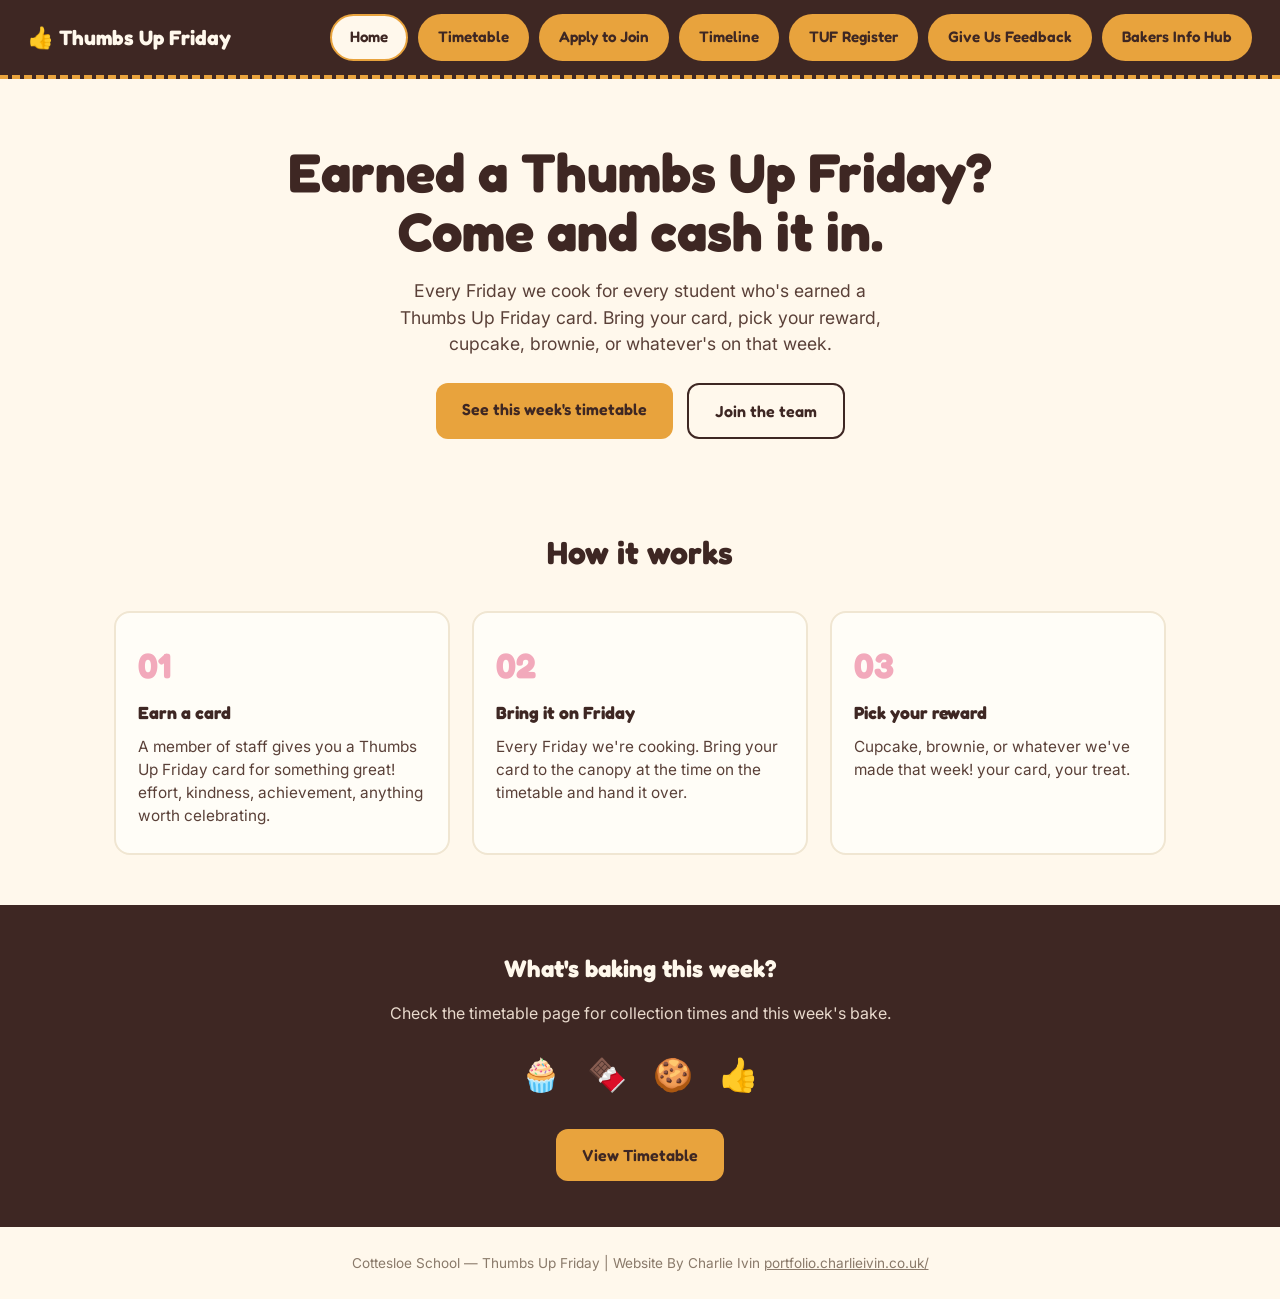
==== index.html @ 8ce552f9 "Add files via upload" ====
<!DOCTYPE html>
<html lang="en">
<head>
<meta charset="UTF-8">
<meta name="viewport" content="width=device-width, initial-scale=1.0">
<title>Thumbs Up Friday</title>
<link rel="preconnect" href="https://fonts.googleapis.com">
<link href="https://fonts.googleapis.com/css2?family=Fredoka:wght@500;600;700&family=Inter:wght@400;500;600&display=swap" rel="stylesheet">
<link rel="stylesheet" href="/assets/style.css">
</head>
<body class="page-home">

<nav>
  <div class="brand">👍 Thumbs Up Friday</div>
  <div class="nav-links">
    <a href="/index.html" class="current">Home</a>
    <a href="/timetable.html">Timetable</a>
    <a href="/apply.html">Apply to Join</a>
    <a href="/timeline.html">Timeline</a>
  </div>
</nav>

<section class="hero">
  <h1 id="hero-heading"></h1>
  <p class="intro" id="hero-paragraph"></p>
  <div class="cta-row">
    <a class="btn btn-primary" href="/timetable.html">See this week's timetable</a>
    <a class="btn btn-outline" href="/apply.html">Join the team</a>
  </div>
</section>

<section class="section">
  <h2>How it works</h2>
  <div class="steps" id="steps"></div>
</section>

<section class="treats">
  <h2 id="treats-heading"></h2>
  <p id="treats-text"></p>
  <div class="treat-icons">
    <span>🧁</span>
    <span>🍫</span>
    <span>🍪</span>
    <span>👍</span>
  </div>
  <a class="btn btn-primary" href="/timetable.html">View Timetable</a>
</section>

<footer></footer>

<script src="/assets/site.js"></script>
<script>
  fetch('/content/home.json')
    .then(r => r.json())
    .then(data => {
      document.getElementById('hero-heading').textContent = data.hero_heading;
      document.getElementById('hero-paragraph').textContent = data.hero_paragraph;
      document.getElementById('treats-heading').textContent = data.treats_heading;
      document.getElementById('treats-text').textContent = data.treats_text;

      const stepsEl = document.getElementById('steps');
      data.steps.forEach(step => {
        stepsEl.innerHTML += `
          <div class="step">
            <span class="num">${step.number}</span>
            <h3>${step.title}</h3>
            <p>${step.text}</p>
          </div>`;
      });
    });
</script>

</body>
</html>
---- assets/style.css ----
:root{
  --cream:#FFF8EC;
  --choc:#3E2723;
  --mustard:#E8A33D;
  --icing:#F2A9BB;
  --sage:#7E9E80;
  --card-bg:#FFFDF7;
}
*{box-sizing:border-box;margin:0;padding:0;}
body{
  font-family:'Inter',sans-serif;
  background:var(--cream);
  color:var(--choc);
  line-height:1.5;
}
h1,h2,h3,.brand{font-family:'Fredoka',sans-serif;}

/* NAV */
nav{
  display:flex;
  align-items:center;
  justify-content:space-between;
  flex-wrap:wrap;
  gap:16px;
  background:var(--choc);
  padding:14px 28px;
  position:sticky;
  top:0;
  z-index:50;
  border-bottom:4px dashed var(--mustard);
}
.brand{
  color:var(--cream);
  font-size:1.3rem;
  font-weight:700;
  display:flex;
  align-items:center;
  gap:8px;
}
.nav-links{display:flex;gap:10px;flex-wrap:wrap;}
.nav-links a{
  text-decoration:none;
  color:var(--choc);
  background:var(--mustard);
  font-family:'Fredoka',sans-serif;
  font-weight:600;
  font-size:0.95rem;
  padding:10px 18px;
  border-radius:999px;
  border:2px solid transparent;
  transition:transform .15s ease, background .15s ease;
}
.nav-links a:hover{background:var(--icing);transform:translateY(-2px);}
.nav-links a.current{background:var(--cream);border-color:var(--mustard);}

/* HERO (shared) */
.hero{
  max-width:1000px;
  margin:0 auto;
  padding:56px 24px 20px;
}
.eyebrow{
  display:inline-block;
  background:var(--sage);
  color:#fff;
  font-family:'Fredoka',sans-serif;
  font-weight:600;
  font-size:0.8rem;
  letter-spacing:1px;
  text-transform:uppercase;
  padding:6px 14px;
  border-radius:999px;
  margin-bottom:18px;
}
.hero h1{font-size:clamp(2rem,4.5vw,2.8rem);margin-bottom:14px;}
.hero .intro{max-width:62ch;color:#5a4038;font-size:1.05rem;}

/* Home page hero is centered and narrower */
body.page-home .hero{
  max-width:800px;
  padding:64px 24px 40px;
  text-align:center;
}
body.page-home .hero h1{
  font-size:clamp(2.2rem,5vw,3.4rem);
  line-height:1.08;
  margin-bottom:18px;
}
body.page-home .hero .intro{
  font-size:1.1rem;
  max-width:46ch;
  margin:0 auto 26px;
}
body.page-home .cta-row{display:flex;gap:14px;flex-wrap:wrap;justify-content:center;}

.btn{
  font-family:'Fredoka',sans-serif;
  font-weight:600;
  text-decoration:none;
  padding:14px 26px;
  border-radius:12px;
  display:inline-block;
  font-size:1rem;
}
.btn-primary{background:var(--mustard);color:var(--choc);}
.btn-primary:hover{background:#d4922f;}
.btn-outline{border:2px solid var(--choc);color:var(--choc);}
.btn-outline:hover{background:var(--choc);color:var(--cream);}

/* GENERIC SECTION */
.section{
  max-width:1100px;
  margin:0 auto;
  padding:50px 24px;
}
.section h2{font-size:2rem;margin-bottom:34px;text-align:center;}

/* HOW IT WORKS (home) */
.steps{
  display:grid;
  grid-template-columns:repeat(auto-fit,minmax(220px,1fr));
  gap:22px;
}
.step{
  background:var(--card-bg);
  border-radius:16px;
  padding:26px 22px;
  border:2px solid #f0e6d2;
}
.step .num{
  font-family:'Fredoka',sans-serif;
  font-weight:700;
  font-size:2.2rem;
  color:var(--icing);
  margin-bottom:8px;
  display:block;
}
.step h3{font-size:1.1rem;margin-bottom:8px;}
.step p{color:#5a4038;font-size:0.96rem;}

/* TREATS STRIP (home) */
.treats{
  background:var(--choc);
  color:var(--cream);
  padding:46px 24px;
  text-align:center;
}
.treats h2{color:var(--cream);margin-bottom:14px;}
.treats p{max-width:60ch;margin:0 auto 26px;color:#e8d9cc;}
.treat-icons{
  display:flex;
  justify-content:center;
  gap:26px;
  font-size:2rem;
  margin-bottom:30px;
  flex-wrap:wrap;
}

/* TIMETABLE */
.timetable-section{
  max-width:1000px;
  margin:0 auto;
  padding:56px 24px;
}
.info-strip{
  display:grid;
  grid-template-columns:repeat(auto-fit,minmax(200px,1fr));
  gap:18px;
  margin:36px 0 40px;
}
.info-card{
  background:var(--card-bg);
  border:2px solid #f0e6d2;
  border-radius:14px;
  padding:20px;
}
.info-card .label{
  font-family:'Fredoka',sans-serif;
  font-weight:600;
  color:var(--sage);
  font-size:0.8rem;
  text-transform:uppercase;
  letter-spacing:0.5px;
  margin-bottom:6px;
}
.info-card .value{font-size:1.15rem;font-weight:600;}
.calendar-wrap{
  background:var(--card-bg);
  border:2px solid #f0e6d2;
  border-radius:18px;
  padding:14px;
  box-shadow:0 12px 30px rgba(62,39,35,0.08);
}
.calendar-wrap iframe{width:100%;height:600px;border:0;border-radius:10px;}

/* APPLY PAGE */
.why-grid{
  display:grid;
  grid-template-columns:repeat(auto-fit,minmax(220px,1fr));
  gap:20px;
}
.why-card{
  background:var(--card-bg);
  border:2px solid #f0e6d2;
  border-radius:16px;
  padding:24px 20px;
}
.why-card .icon{font-size:1.8rem;display:block;margin-bottom:10px;}
.why-card h3{font-size:1.05rem;margin-bottom:8px;}
.why-card p{font-size:0.94rem;color:#5a4038;}

.team-strip{
  background:var(--choc);
  color:var(--cream);
  border-radius:20px;
  padding:40px 30px;
  margin-top:10px;
}
.team-strip h2{color:var(--cream);margin-bottom:24px;}
.quotes{
  display:grid;
  grid-template-columns:repeat(auto-fit,minmax(230px,1fr));
  gap:20px;
}
.quote{
  background:rgba(255,255,255,0.06);
  border-radius:14px;
  padding:20px;
  font-size:0.95rem;
}
.quote .who{
  display:block;
  margin-top:10px;
  font-family:'Fredoka',sans-serif;
  font-weight:600;
  color:var(--mustard);
  font-size:0.85rem;
}

.apply-box{
  background:var(--card-bg);
  border:2px solid #f0e6d2;
  border-radius:16px;
  padding:30px 26px;
  text-align:center;
}
.apply-box h2{font-size:1.5rem;margin-bottom:14px;}
.apply-box p{color:#5a4038;font-size:0.98rem;max-width:56ch;margin:0 auto 12px;}
.apply-box .apply-email{font-family:'Fredoka',sans-serif;font-weight:600;color:var(--choc);margin-bottom:0;}
.apply-box .apply-email a{color:var(--choc);}

/* TIMELINE */
.timeline-box{
  background:var(--card-bg);
  border:2px solid #f0e6d2;
  border-radius:18px;
  padding:36px 28px;
  box-shadow:0 12px 30px rgba(62,39,35,0.08);
}
.timeline{display:grid;grid-template-columns:150px 32px 1fr;}
.tl-row{display:contents;}
.tl-date{
  font-family:'Fredoka',sans-serif;
  font-weight:600;
  font-size:0.98rem;
  color:var(--choc);
  padding:6px 16px 6px 0;
  text-align:right;
}
.tl-line{position:relative;display:flex;justify-content:center;}
.tl-line::before{
  content:"";
  position:absolute;
  top:0;
  bottom:0;
  width:3px;
  background:var(--mustard);
}
.tl-dot{
  position:relative;
  z-index:2;
  width:18px;
  height:18px;
  border-radius:50%;
  background:var(--mustard);
  border:3px solid var(--card-bg);
  box-shadow:0 0 0 2px var(--mustard);
  margin-top:4px;
}
.tl-row:first-child .tl-line::before{top:14px;}
.tl-row:last-child .tl-line::before{bottom:auto;height:14px;}
.tl-event{padding:0 0 34px 16px;font-size:0.98rem;color:#5a4038;}
.tl-row:last-child .tl-event{padding-bottom:0;}
.tl-event strong{
  display:block;
  color:var(--choc);
  font-family:'Fredoka',sans-serif;
  font-weight:600;
  font-size:1.05rem;
  margin-bottom:2px;
}

footer{
  text-align:center;
  padding:26px;
  font-size:0.85rem;
  color:#8a7a6a;
}

@media (max-width:600px){
  nav{padding:12px 16px;}
  .nav-links a{padding:8px 14px;font-size:0.88rem;}
  .calendar-wrap iframe{height:480px;}
  .timeline{grid-template-columns:90px 26px 1fr;}
  .tl-date{font-size:0.85rem;}
  .timeline-box{padding:26px 16px;}
}
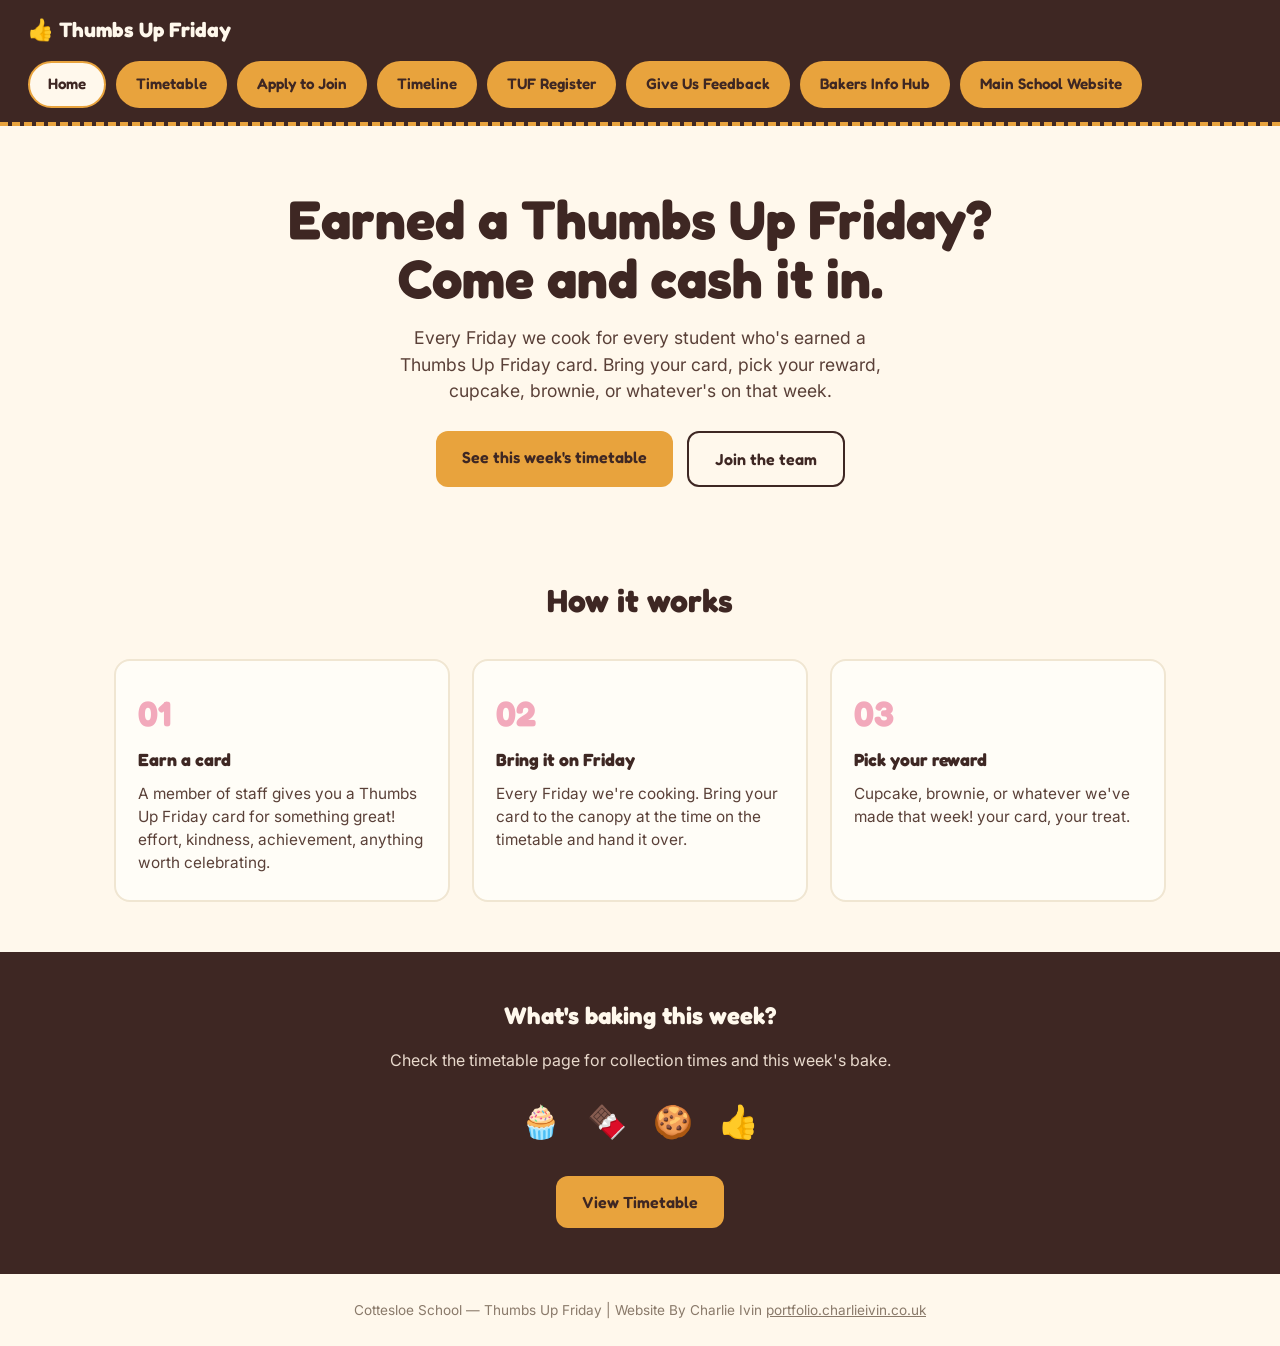
==== commit b0c9dd62: "Add favicon link to index.html" ====
--- a/index.html
+++ b/index.html
@@ -6,17 +6,19 @@
 <title>Thumbs Up Friday</title>
 <link rel="preconnect" href="https://fonts.googleapis.com">
 <link href="https://fonts.googleapis.com/css2?family=Fredoka:wght@500;600;700&family=Inter:wght@400;500;600&display=swap" rel="stylesheet">
-<link rel="stylesheet" href="/assets/style.css">
+<link rel="stylesheet" href="assets/style.css">
+<link rel="icon" type="image/png" href="assets/2.png">
+
 </head>
 <body class="page-home">
 
 <nav>
   <div class="brand">👍 Thumbs Up Friday</div>
   <div class="nav-links">
-    <a href="/index.html" class="current">Home</a>
-    <a href="/timetable.html">Timetable</a>
-    <a href="/apply.html">Apply to Join</a>
-    <a href="/timeline.html">Timeline</a>
+    <a href="index.html" class="current">Home</a>
+    <a href="timetable.html">Timetable</a>
+    <a href="apply.html">Apply to Join</a>
+    <a href="timeline.html">Timeline</a>
   </div>
 </nav>
 
@@ -24,8 +26,8 @@
   <h1 id="hero-heading"></h1>
   <p class="intro" id="hero-paragraph"></p>
   <div class="cta-row">
-    <a class="btn btn-primary" href="/timetable.html">See this week's timetable</a>
-    <a class="btn btn-outline" href="/apply.html">Join the team</a>
+    <a class="btn btn-primary" href="timetable.html">See this week's timetable</a>
+    <a class="btn btn-outline" href="apply.html">Join the team</a>
   </div>
 </section>
 
@@ -43,14 +45,14 @@
     <span>🍪</span>
     <span>👍</span>
   </div>
-  <a class="btn btn-primary" href="/timetable.html">View Timetable</a>
+  <a class="btn btn-primary" href="timetable.html">View Timetable</a>
 </section>
 
 <footer></footer>
 
-<script src="/assets/site.js"></script>
+<script src="assets/site.js"></script>
 <script>
-  fetch('/content/home.json')
+  fetch('content/home.json')
     .then(r => r.json())
     .then(data => {
       document.getElementById('hero-heading').textContent = data.hero_heading;
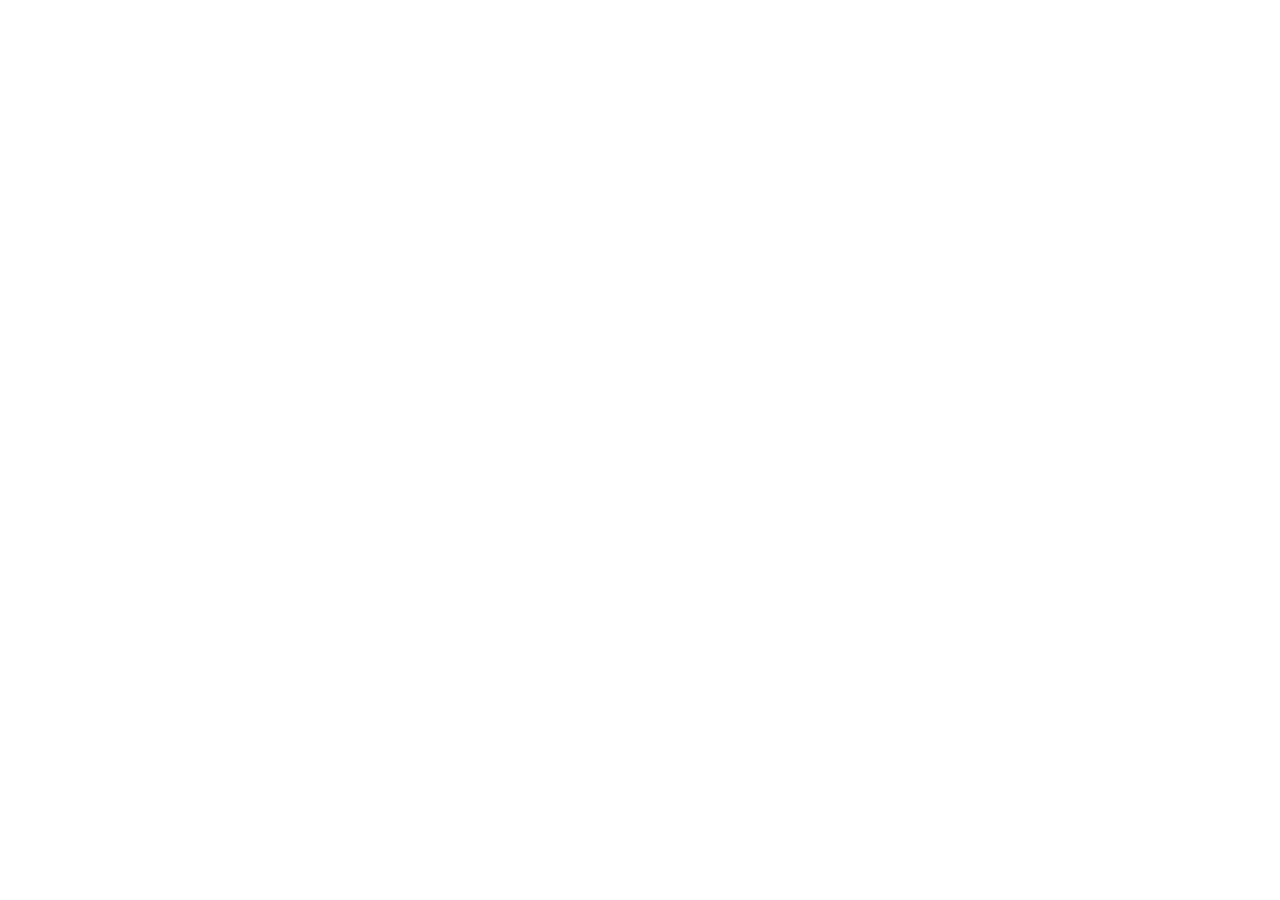
==== commit e6f2325d: "Add files via upload" ====
--- a/index.html
+++ b/index.html
@@ -1,76 +1,11 @@
 <!DOCTYPE html>
-<html lang="en">
+<html>
 <head>
 <meta charset="UTF-8">
-<meta name="viewport" content="width=device-width, initial-scale=1.0">
-<title>Thumbs Up Friday</title>
-<link rel="preconnect" href="https://fonts.googleapis.com">
-<link href="https://fonts.googleapis.com/css2?family=Fredoka:wght@500;600;700&family=Inter:wght@400;500;600&display=swap" rel="stylesheet">
-<link rel="stylesheet" href="assets/style.css">
-<link rel="icon" type="image/png" href="assets/2.png">
-
+<title>Thumbs Up Friday — Content Manager</title>
+<meta name="viewport" content="width=device-width, initial-scale=1">
 </head>
-<body class="page-home">
-
-<nav>
-  <div class="brand">👍 Thumbs Up Friday</div>
-  <div class="nav-links">
-    <a href="index.html" class="current">Home</a>
-    <a href="timetable.html">Timetable</a>
-    <a href="apply.html">Apply to Join</a>
-    <a href="timeline.html">Timeline</a>
-  </div>
-</nav>
-
-<section class="hero">
-  <h1 id="hero-heading"></h1>
-  <p class="intro" id="hero-paragraph"></p>
-  <div class="cta-row">
-    <a class="btn btn-primary" href="timetable.html">See this week's timetable</a>
-    <a class="btn btn-outline" href="apply.html">Join the team</a>
-  </div>
-</section>
-
-<section class="section">
-  <h2>How it works</h2>
-  <div class="steps" id="steps"></div>
-</section>
-
-<section class="treats">
-  <h2 id="treats-heading"></h2>
-  <p id="treats-text"></p>
-  <div class="treat-icons">
-    <span>🧁</span>
-    <span>🍫</span>
-    <span>🍪</span>
-    <span>👍</span>
-  </div>
-  <a class="btn btn-primary" href="timetable.html">View Timetable</a>
-</section>
-
-<footer></footer>
-
-<script src="assets/site.js"></script>
-<script>
-  fetch('content/home.json')
-    .then(r => r.json())
-    .then(data => {
-      document.getElementById('hero-heading').textContent = data.hero_heading;
-      document.getElementById('hero-paragraph').textContent = data.hero_paragraph;
-      document.getElementById('treats-heading').textContent = data.treats_heading;
-      document.getElementById('treats-text').textContent = data.treats_text;
-
-      const stepsEl = document.getElementById('steps');
-      data.steps.forEach(step => {
-        stepsEl.innerHTML += `
-          <div class="step">
-            <span class="num">${step.number}</span>
-            <h3>${step.title}</h3>
-            <p>${step.text}</p>
-          </div>`;
-      });
-    });
-</script>
-
+<body>
+<script src="https://unpkg.com/@sveltia/cms/dist/sveltia-cms.js" type="module"></script>
 </body>
 </html>
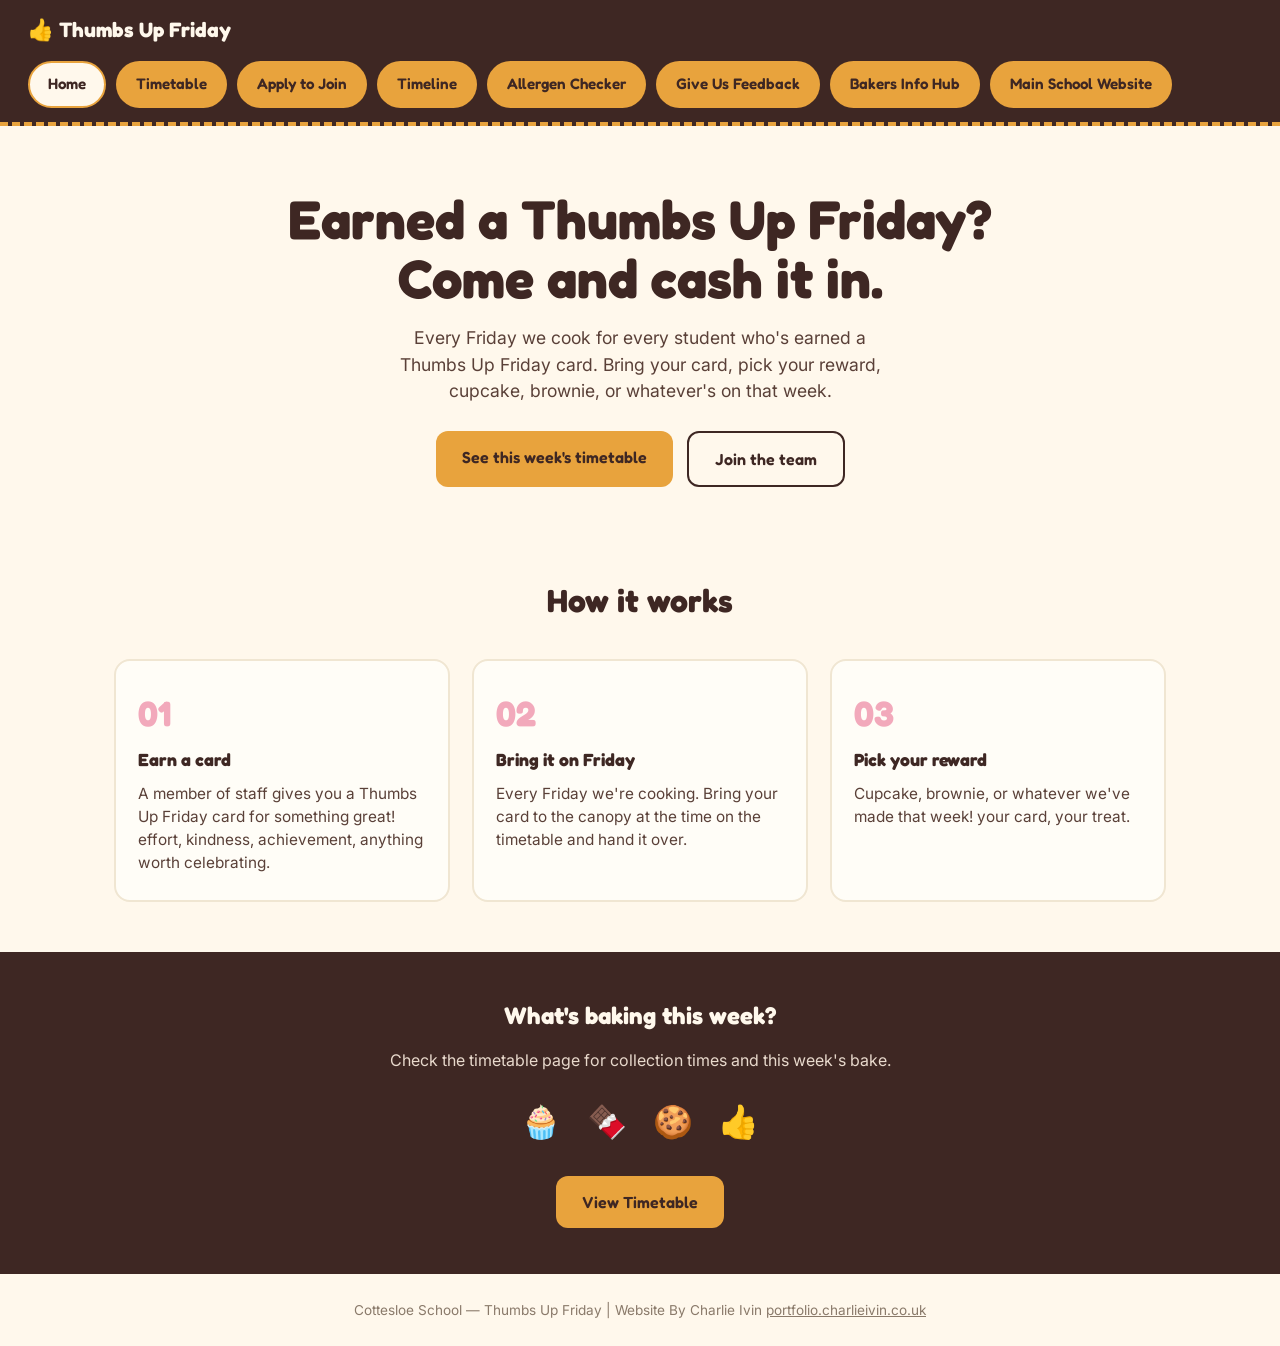
==== commit bf5c2b83: "Rename index (1).html to index.html" ====
--- a/index.html
+++ b/index.html
@@ -1,11 +1,76 @@
 <!DOCTYPE html>
-<html>
+<html lang="en">
 <head>
 <meta charset="UTF-8">
-<title>Thumbs Up Friday — Content Manager</title>
-<meta name="viewport" content="width=device-width, initial-scale=1">
+<meta name="viewport" content="width=device-width, initial-scale=1.0">
+<title>Thumbs Up Friday</title>
+<link rel="preconnect" href="https://fonts.googleapis.com">
+<link href="https://fonts.googleapis.com/css2?family=Fredoka:wght@500;600;700&family=Inter:wght@400;500;600&display=swap" rel="stylesheet">
+<link rel="stylesheet" href="assets/style.css">
+<link rel="icon" type="image/png" href="assets/2.png">
+
 </head>
-<body>
-<script src="https://unpkg.com/@sveltia/cms/dist/sveltia-cms.js" type="module"></script>
+<body class="page-home">
+
+<nav>
+  <div class="brand">👍 Thumbs Up Friday</div>
+  <div class="nav-links">
+    <a href="index.html" class="current">Home</a>
+    <a href="timetable.html">Timetable</a>
+    <a href="apply.html">Apply to Join</a>
+    <a href="timeline.html">Timeline</a>
+  </div>
+</nav>
+
+<section class="hero">
+  <h1 id="hero-heading"></h1>
+  <p class="intro" id="hero-paragraph"></p>
+  <div class="cta-row">
+    <a class="btn btn-primary" href="timetable.html">See this week's timetable</a>
+    <a class="btn btn-outline" href="apply.html">Join the team</a>
+  </div>
+</section>
+
+<section class="section">
+  <h2>How it works</h2>
+  <div class="steps" id="steps"></div>
+</section>
+
+<section class="treats">
+  <h2 id="treats-heading"></h2>
+  <p id="treats-text"></p>
+  <div class="treat-icons">
+    <span>🧁</span>
+    <span>🍫</span>
+    <span>🍪</span>
+    <span>👍</span>
+  </div>
+  <a class="btn btn-primary" href="timetable.html">View Timetable</a>
+</section>
+
+<footer></footer>
+
+<script src="assets/site.js"></script>
+<script>
+  fetch('content/home.json')
+    .then(r => r.json())
+    .then(data => {
+      document.getElementById('hero-heading').textContent = data.hero_heading;
+      document.getElementById('hero-paragraph').textContent = data.hero_paragraph;
+      document.getElementById('treats-heading').textContent = data.treats_heading;
+      document.getElementById('treats-text').textContent = data.treats_text;
+
+      const stepsEl = document.getElementById('steps');
+      data.steps.forEach(step => {
+        stepsEl.innerHTML += `
+          <div class="step">
+            <span class="num">${step.number}</span>
+            <h3>${step.title}</h3>
+            <p>${step.text}</p>
+          </div>`;
+      });
+    });
+</script>
+
 </body>
 </html>
--- a/assets/style.css
+++ b/assets/style.css
@@ -0,0 +1,317 @@
+:root{
+  --cream:#FFF8EC;
+  --choc:#3E2723;
+  --mustard:#E8A33D;
+  --icing:#F2A9BB;
+  --sage:#7E9E80;
+  --card-bg:#FFFDF7;
+}
+*{box-sizing:border-box;margin:0;padding:0;}
+body{
+  font-family:'Inter',sans-serif;
+  background:var(--cream);
+  color:var(--choc);
+  line-height:1.5;
+}
+h1,h2,h3,.brand{font-family:'Fredoka',sans-serif;}
+
+/* NAV */
+nav{
+  display:flex;
+  align-items:center;
+  justify-content:space-between;
+  flex-wrap:wrap;
+  gap:16px;
+  background:var(--choc);
+  padding:14px 28px;
+  position:sticky;
+  top:0;
+  z-index:50;
+  border-bottom:4px dashed var(--mustard);
+}
+.brand{
+  color:var(--cream);
+  font-size:1.3rem;
+  font-weight:700;
+  display:flex;
+  align-items:center;
+  gap:8px;
+}
+.nav-links{display:flex;gap:10px;flex-wrap:wrap;}
+.nav-links a{
+  text-decoration:none;
+  color:var(--choc);
+  background:var(--mustard);
+  font-family:'Fredoka',sans-serif;
+  font-weight:600;
+  font-size:0.95rem;
+  padding:10px 18px;
+  border-radius:999px;
+  border:2px solid transparent;
+  transition:transform .15s ease, background .15s ease;
+}
+.nav-links a:hover{background:var(--icing);transform:translateY(-2px);}
+.nav-links a.current{background:var(--cream);border-color:var(--mustard);}
+
+/* HERO (shared) */
+.hero{
+  max-width:1000px;
+  margin:0 auto;
+  padding:56px 24px 20px;
+}
+.eyebrow{
+  display:inline-block;
+  background:var(--sage);
+  color:#fff;
+  font-family:'Fredoka',sans-serif;
+  font-weight:600;
+  font-size:0.8rem;
+  letter-spacing:1px;
+  text-transform:uppercase;
+  padding:6px 14px;
+  border-radius:999px;
+  margin-bottom:18px;
+}
+.hero h1{font-size:clamp(2rem,4.5vw,2.8rem);margin-bottom:14px;}
+.hero .intro{max-width:62ch;color:#5a4038;font-size:1.05rem;}
+
+/* Home page hero is centered and narrower */
+body.page-home .hero{
+  max-width:800px;
+  padding:64px 24px 40px;
+  text-align:center;
+}
+body.page-home .hero h1{
+  font-size:clamp(2.2rem,5vw,3.4rem);
+  line-height:1.08;
+  margin-bottom:18px;
+}
+body.page-home .hero .intro{
+  font-size:1.1rem;
+  max-width:46ch;
+  margin:0 auto 26px;
+}
+body.page-home .cta-row{display:flex;gap:14px;flex-wrap:wrap;justify-content:center;}
+
+.btn{
+  font-family:'Fredoka',sans-serif;
+  font-weight:600;
+  text-decoration:none;
+  padding:14px 26px;
+  border-radius:12px;
+  display:inline-block;
+  font-size:1rem;
+}
+.btn-primary{background:var(--mustard);color:var(--choc);}
+.btn-primary:hover{background:#d4922f;}
+.btn-outline{border:2px solid var(--choc);color:var(--choc);}
+.btn-outline:hover{background:var(--choc);color:var(--cream);}
+
+/* GENERIC SECTION */
+.section{
+  max-width:1100px;
+  margin:0 auto;
+  padding:50px 24px;
+}
+.section h2{font-size:2rem;margin-bottom:34px;text-align:center;}
+
+/* HOW IT WORKS (home) */
+.steps{
+  display:grid;
+  grid-template-columns:repeat(auto-fit,minmax(220px,1fr));
+  gap:22px;
+}
+.step{
+  background:var(--card-bg);
+  border-radius:16px;
+  padding:26px 22px;
+  border:2px solid #f0e6d2;
+}
+.step .num{
+  font-family:'Fredoka',sans-serif;
+  font-weight:700;
+  font-size:2.2rem;
+  color:var(--icing);
+  margin-bottom:8px;
+  display:block;
+}
+.step h3{font-size:1.1rem;margin-bottom:8px;}
+.step p{color:#5a4038;font-size:0.96rem;}
+
+/* TREATS STRIP (home) */
+.treats{
+  background:var(--choc);
+  color:var(--cream);
+  padding:46px 24px;
+  text-align:center;
+}
+.treats h2{color:var(--cream);margin-bottom:14px;}
+.treats p{max-width:60ch;margin:0 auto 26px;color:#e8d9cc;}
+.treat-icons{
+  display:flex;
+  justify-content:center;
+  gap:26px;
+  font-size:2rem;
+  margin-bottom:30px;
+  flex-wrap:wrap;
+}
+
+/* TIMETABLE */
+.timetable-section{
+  max-width:1000px;
+  margin:0 auto;
+  padding:56px 24px;
+}
+.info-strip{
+  display:grid;
+  grid-template-columns:repeat(auto-fit,minmax(200px,1fr));
+  gap:18px;
+  margin:36px 0 40px;
+}
+.info-card{
+  background:var(--card-bg);
+  border:2px solid #f0e6d2;
+  border-radius:14px;
+  padding:20px;
+}
+.info-card .label{
+  font-family:'Fredoka',sans-serif;
+  font-weight:600;
+  color:var(--sage);
+  font-size:0.8rem;
+  text-transform:uppercase;
+  letter-spacing:0.5px;
+  margin-bottom:6px;
+}
+.info-card .value{font-size:1.15rem;font-weight:600;}
+.calendar-wrap{
+  background:var(--card-bg);
+  border:2px solid #f0e6d2;
+  border-radius:18px;
+  padding:14px;
+  box-shadow:0 12px 30px rgba(62,39,35,0.08);
+}
+.calendar-wrap iframe{width:100%;height:600px;border:0;border-radius:10px;}
+
+/* APPLY PAGE */
+.why-grid{
+  display:grid;
+  grid-template-columns:repeat(auto-fit,minmax(220px,1fr));
+  gap:20px;
+}
+.why-card{
+  background:var(--card-bg);
+  border:2px solid #f0e6d2;
+  border-radius:16px;
+  padding:24px 20px;
+}
+.why-card .icon{font-size:1.8rem;display:block;margin-bottom:10px;}
+.why-card h3{font-size:1.05rem;margin-bottom:8px;}
+.why-card p{font-size:0.94rem;color:#5a4038;}
+
+.team-strip{
+  background:var(--choc);
+  color:var(--cream);
+  border-radius:20px;
+  padding:40px 30px;
+  margin-top:10px;
+}
+.team-strip h2{color:var(--cream);margin-bottom:24px;}
+.quotes{
+  display:grid;
+  grid-template-columns:repeat(auto-fit,minmax(230px,1fr));
+  gap:20px;
+}
+.quote{
+  background:rgba(255,255,255,0.06);
+  border-radius:14px;
+  padding:20px;
+  font-size:0.95rem;
+}
+.quote .who{
+  display:block;
+  margin-top:10px;
+  font-family:'Fredoka',sans-serif;
+  font-weight:600;
+  color:var(--mustard);
+  font-size:0.85rem;
+}
+
+.apply-box{
+  background:var(--card-bg);
+  border:2px solid #f0e6d2;
+  border-radius:16px;
+  padding:30px 26px;
+  text-align:center;
+}
+.apply-box h2{font-size:1.5rem;margin-bottom:14px;}
+.apply-box p{color:#5a4038;font-size:0.98rem;max-width:56ch;margin:0 auto 12px;}
+.apply-box .apply-email{font-family:'Fredoka',sans-serif;font-weight:600;color:var(--choc);margin-bottom:0;}
+.apply-box .apply-email a{color:var(--choc);}
+
+/* TIMELINE */
+.timeline-box{
+  background:var(--card-bg);
+  border:2px solid #f0e6d2;
+  border-radius:18px;
+  padding:36px 28px;
+  box-shadow:0 12px 30px rgba(62,39,35,0.08);
+}
+.timeline{display:grid;grid-template-columns:150px 32px 1fr;}
+.tl-row{display:contents;}
+.tl-date{
+  font-family:'Fredoka',sans-serif;
+  font-weight:600;
+  font-size:0.98rem;
+  color:var(--choc);
+  padding:6px 16px 6px 0;
+  text-align:right;
+}
+.tl-line{position:relative;display:flex;justify-content:center;}
+.tl-line::before{
+  content:"";
+  position:absolute;
+  top:0;
+  bottom:0;
+  width:3px;
+  background:var(--mustard);
+}
+.tl-dot{
+  position:relative;
+  z-index:2;
+  width:18px;
+  height:18px;
+  border-radius:50%;
+  background:var(--mustard);
+  border:3px solid var(--card-bg);
+  box-shadow:0 0 0 2px var(--mustard);
+  margin-top:4px;
+}
+.tl-row:first-child .tl-line::before{top:14px;}
+.tl-row:last-child .tl-line::before{bottom:auto;height:14px;}
+.tl-event{padding:0 0 34px 16px;font-size:0.98rem;color:#5a4038;}
+.tl-row:last-child .tl-event{padding-bottom:0;}
+.tl-event strong{
+  display:block;
+  color:var(--choc);
+  font-family:'Fredoka',sans-serif;
+  font-weight:600;
+  font-size:1.05rem;
+  margin-bottom:2px;
+}
+
+footer{
+  text-align:center;
+  padding:26px;
+  font-size:0.85rem;
+  color:#8a7a6a;
+}
+
+@media (max-width:600px){
+  nav{padding:12px 16px;}
+  .nav-links a{padding:8px 14px;font-size:0.88rem;}
+  .calendar-wrap iframe{height:480px;}
+  .timeline{grid-template-columns:90px 26px 1fr;}
+  .tl-date{font-size:0.85rem;}
+  .timeline-box{padding:26px 16px;}
+}
